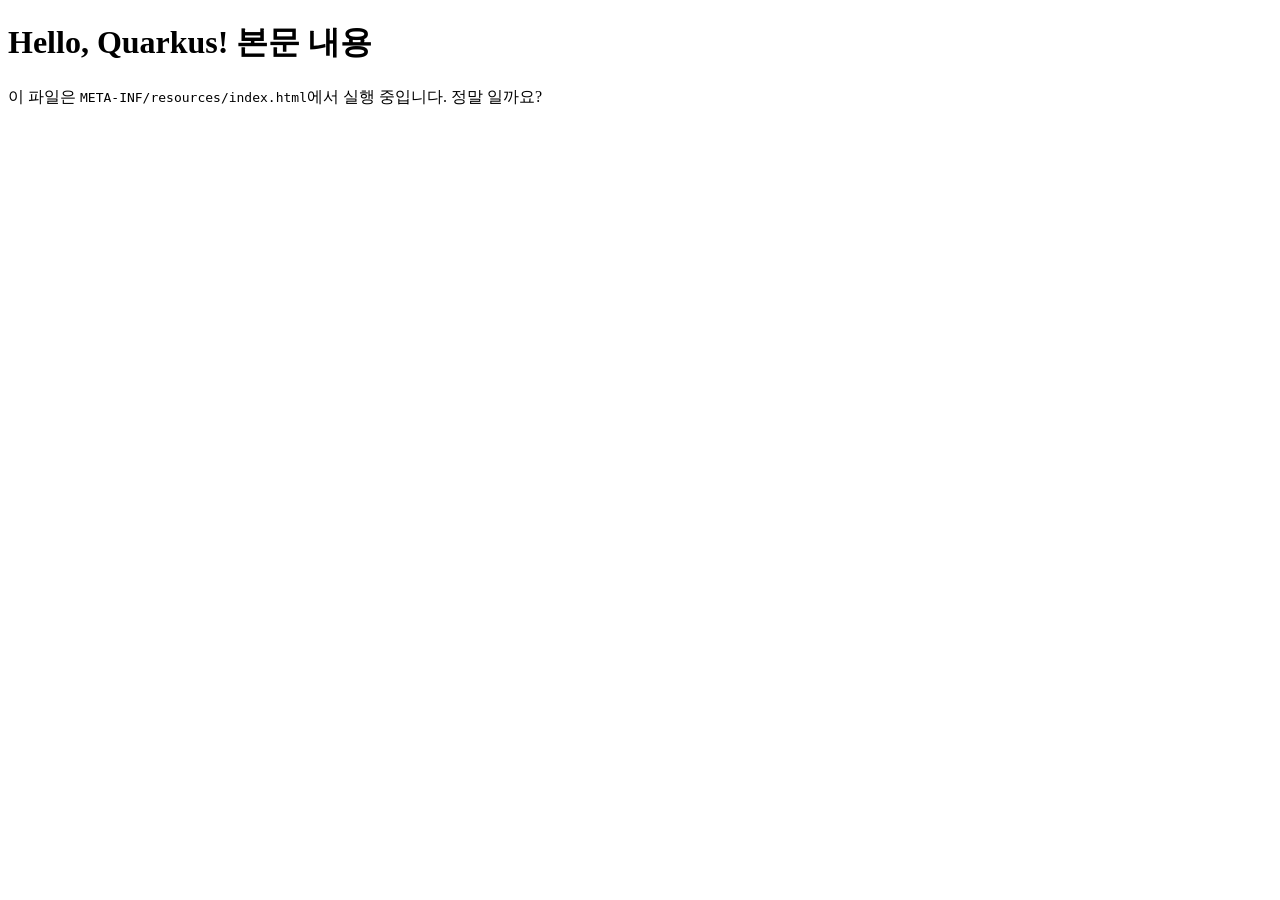
==== src/main/resources/META-INF/resources/index.html @ 8a016976 "2주차" ====
<!DOCTYPE html>
<html lang="ko">
  <head>
    <meta charset="UTF-8" />
    <meta name="viewport" content="width=device-width, initial-scale=1.0" />
    <title>Quarkus Hello World</title>
  </head>
  <body>
    <div class="container">
      <h1>Hello, Quarkus! 본문 내용</h1>
      <p>
        이 파일은 <code>META-INF/resources/index.html</code>에서 실행 중입니다.
        정말 일까요?
      </p>
    </div>
  </body>
</html>
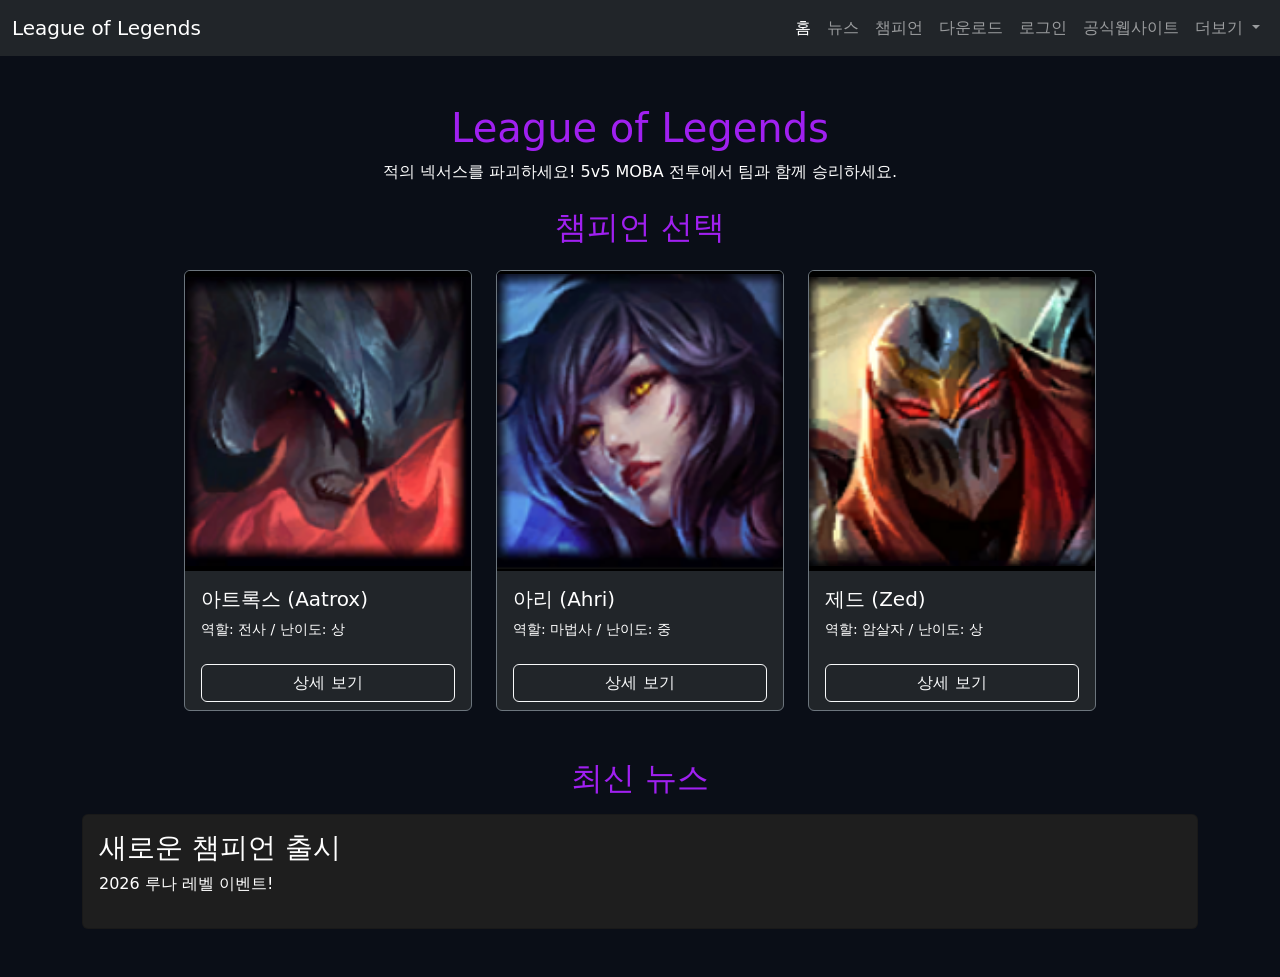
==== commit 6460e6cb: "4주차 수업 내용 업로드" ====
--- a/src/main/resources/META-INF/resources/index.html
+++ b/src/main/resources/META-INF/resources/index.html
@@ -3,15 +3,388 @@
   <head>
     <meta charset="UTF-8" />
     <meta name="viewport" content="width=device-width, initial-scale=1.0" />
-    <title>Quarkus Hello World</title>
+    <title>LOL 메인화면</title>
+
+    <!-- Bootstrap CSS -->
+    <link
+      href="https://cdn.jsdelivr.net/npm/bootstrap@5.3.0/dist/css/bootstrap.min.css"
+      rel="stylesheet"
+    />
+
+    <style>
+      body {
+        background-color: #0a0e17;
+        color: #fff;
+      }
+
+      .accent-purple {
+        color: #a020f0;
+      }
+
+      .card {
+        background-color: #1e1e1e;
+        color: white;
+        transition: transform 0.3s, box-shadow 0.3s;
+      }
+
+      .card:hover {
+        transform: scale(1.05);
+        box-shadow: 0 10px 20px rgba(160, 32, 240, 0.5);
+      }
+
+      .card-img-top {
+        height: 300px;
+        object-fit: contain;
+        background-color: #000;
+      }
+
+      .btn-primary {
+        background-color: #a020f0;
+        border: none;
+      }
+    </style>
   </head>
+
   <body>
-    <div class="container">
-      <h1>Hello, Quarkus! 본문 내용</h1>
-      <p>
-        이 파일은 <code>META-INF/resources/index.html</code>에서 실행 중입니다.
-        정말 일까요?
+    <!-- 네비바 -->
+    <nav class="navbar navbar-expand-lg navbar-dark bg-dark">
+      <div class="container-fluid">
+        <a class="navbar-brand" href="http://localhost:8080/">
+          League of Legends
+        </a>
+
+        <button
+          class="navbar-toggler"
+          type="button"
+          data-bs-toggle="collapse"
+          data-bs-target="#navbarNavDropdown"
+          aria-controls="navbarNavDropdown"
+          aria-expanded="false"
+          aria-label="Toggle navigation"
+        >
+          <span class="navbar-toggler-icon"></span>
+        </button>
+
+        <div class="collapse navbar-collapse" id="navbarNavDropdown">
+          <ul class="navbar-nav ms-auto">
+            <li class="nav-item">
+              <a class="nav-link active" href="http://localhost:8080/">홈</a>
+            </li>
+
+            <li class="nav-item">
+              <a class="nav-link" href="main_page_sub/news.html">뉴스</a>
+            </li>
+
+            <li class="nav-item">
+              <a class="nav-link" href="main_page_sub/champion.html">챔피언</a>
+            </li>
+
+            <li class="nav-item">
+              <a class="nav-link" href="main_page_sub/download.html"
+                >다운로드</a
+              >
+            </li>
+
+            <li class="nav-item">
+              <a class="nav-link" href="login/login.html">로그인</a>
+            </li>
+
+            <li class="nav-item">
+              <a
+                class="nav-link"
+                href="https://www.leagueoflegends.com/ko-kr/"
+                target="_blank"
+              >
+                공식웹사이트
+              </a>
+            </li>
+
+            <li class="nav-item dropdown">
+              <a
+                class="nav-link dropdown-toggle"
+                href="#"
+                role="button"
+                data-bs-toggle="dropdown"
+                aria-expanded="false"
+              >
+                더보기
+              </a>
+
+              <ul class="dropdown-menu dropdown-menu-dark">
+                <li>
+                  <a
+                    class="dropdown-item"
+                    href="https://www.leagueoflegends.com/ko-kr/champions/"
+                    target="_blank"
+                  >
+                    챔피언 목록
+                  </a>
+                </li>
+
+                <li>
+                  <a
+                    class="dropdown-item"
+                    href="https://www.leagueoflegends.com/ko-kr/news/"
+                    target="_blank"
+                  >
+                    롤 뉴스
+                  </a>
+                </li>
+
+                <li>
+                  <a
+                    class="dropdown-item"
+                    href="https://signup.kr.riotgames.com/ko"
+                    target="_blank"
+                  >
+                    회원가입
+                  </a>
+                </li>
+              </ul>
+            </li>
+          </ul>
+        </div>
+      </div>
+    </nav>
+
+    <!-- 메인 영역 -->
+    <div class="container my-5">
+      <h1 class="text-center accent-purple">League of Legends</h1>
+
+      <p class="text-center">
+        적의 넥서스를 파괴하세요! 5v5 MOBA 전투에서 팀과 함께 승리하세요.
       </p>
-    </div>
+
+      <h2 class="text-center accent-purple my-4">챔피언 선택</h2>
+
+      <!-- 챔피언 카드 영역 -->
+      <div class="row row-cols-auto g-4 justify-content-center">
+        <!-- Aatrox -->
+        <div class="col">
+          <div
+            class="card bg-dark text-white border-secondary h-100"
+            style="width: 18rem"
+          >
+            <img src="images/Aatrox.png" class="card-img-top" alt="아트록스" />
+
+            <div class="card-body">
+              <h5 class="card-title">아트록스 (Aatrox)</h5>
+              <p class="card-text small">역할: 전사 / 난이도: 상</p>
+            </div>
+
+            <div class="card-footer bg-transparent border-0">
+              <button
+                class="btn btn-outline-light w-100"
+                data-bs-toggle="modal"
+                data-bs-target="#modalAatrox"
+              >
+                상세 보기
+              </button>
+            </div>
+          </div>
+        </div>
+
+        <!-- Ahri -->
+        <div class="col">
+          <div
+            class="card bg-dark text-white border-secondary h-100"
+            style="width: 18rem"
+          >
+            <img src="images/Ahri.png" class="card-img-top" alt="아리" />
+
+            <div class="card-body">
+              <h5 class="card-title">아리 (Ahri)</h5>
+              <p class="card-text small">역할: 마법사 / 난이도: 중</p>
+            </div>
+
+            <div class="card-footer bg-transparent border-0">
+              <button
+                class="btn btn-outline-light w-100"
+                data-bs-toggle="modal"
+                data-bs-target="#modalAhri"
+              >
+                상세 보기
+              </button>
+            </div>
+          </div>
+        </div>
+
+        <!-- Zed -->
+        <div class="col">
+          <div
+            class="card bg-dark text-white border-secondary h-100"
+            style="width: 18rem"
+          >
+            <img src="images/Zed.png" class="card-img-top" alt="제드" />
+
+            <div class="card-body">
+              <h5 class="card-title">제드 (Zed)</h5>
+              <p class="card-text small">역할: 암살자 / 난이도: 상</p>
+            </div>
+
+            <div class="card-footer bg-transparent border-0">
+              <button
+                class="btn btn-outline-light w-100"
+                data-bs-toggle="modal"
+                data-bs-target="#modalZed"
+              >
+                상세 보기
+              </button>
+            </div>
+          </div>
+        </div>
+      </div>
+    </div>
+
+    <!-- 최신 뉴스 -->
+    <div class="container mt-5 mb-5">
+      <h2 class="text-center accent-purple">최신 뉴스</h2>
+
+      <div class="card mt-3">
+        <div class="card-body">
+          <h3>새로운 챔피언 출시</h3>
+          <p>2026 루나 레벨 이벤트!</p>
+        </div>
+      </div>
+    </div>
+
+    <!-- Aatrox 모달 -->
+    <div
+      class="modal fade"
+      id="modalAatrox"
+      tabindex="-1"
+      aria-labelledby="modalAatroxLabel"
+      aria-hidden="true"
+    >
+      <div
+        class="modal-dialog modal-xl modal-dialog-centered modal-dialog-scrollable"
+      >
+        <div class="modal-content bg-dark text-white border-secondary">
+          <div class="modal-header border-secondary">
+            <h5 class="modal-title" id="modalAatroxLabel">
+              아트록스 (Aatrox) 상세 정보
+            </h5>
+            <button
+              type="button"
+              class="btn-close btn-close-white"
+              data-bs-dismiss="modal"
+              aria-label="Close"
+            ></button>
+          </div>
+
+          <div class="modal-body p-0" style="height: 65vh; background: #0a0e17">
+            <iframe
+              src="modals/Aatrox.html"
+              frameborder="0"
+              style="width: 100%; height: 100%; border: none"
+              allowfullscreen
+            ></iframe>
+          </div>
+
+          <div class="modal-footer border-secondary">
+            <button
+              type="button"
+              class="btn btn-outline-light"
+              data-bs-dismiss="modal"
+            >
+              닫기
+            </button>
+          </div>
+        </div>
+      </div>
+    </div>
+
+    <!-- Ahri 모달 -->
+    <div
+      class="modal fade"
+      id="modalAhri"
+      tabindex="-1"
+      aria-labelledby="modalAhriLabel"
+      aria-hidden="true"
+    >
+      <div
+        class="modal-dialog modal-xl modal-dialog-centered modal-dialog-scrollable"
+      >
+        <div class="modal-content bg-dark text-white border-secondary">
+          <div class="modal-header border-secondary">
+            <h5 class="modal-title" id="modalAhriLabel">
+              아리 (Ahri) 상세 정보
+            </h5>
+            <button
+              type="button"
+              class="btn-close btn-close-white"
+              data-bs-dismiss="modal"
+              aria-label="Close"
+            ></button>
+          </div>
+
+          <div class="modal-body p-0" style="height: 65vh; background: #0a0e17">
+            <iframe
+              src="modals/Ahri.html"
+              frameborder="0"
+              style="width: 100%; height: 100%; border: none"
+              allowfullscreen
+            ></iframe>
+          </div>
+
+          <div class="modal-footer border-secondary">
+            <button
+              type="button"
+              class="btn btn-outline-light"
+              data-bs-dismiss="modal"
+            >
+              닫기
+            </button>
+          </div>
+        </div>
+      </div>
+    </div>
+
+    <!-- Zed 모달 -->
+    <div
+      class="modal fade"
+      id="modalZed"
+      tabindex="-1"
+      aria-labelledby="modalZedLabel"
+      aria-hidden="true"
+    >
+      <div
+        class="modal-dialog modal-xl modal-dialog-centered modal-dialog-scrollable"
+      >
+        <div class="modal-content bg-dark text-white border-secondary">
+          <div class="modal-header border-secondary">
+            <h5 class="modal-title" id="modalZedLabel">제드 (Zed) 상세 정보</h5>
+            <button
+              type="button"
+              class="btn-close btn-close-white"
+              data-bs-dismiss="modal"
+              aria-label="Close"
+            ></button>
+          </div>
+
+          <div class="modal-body p-0" style="height: 65vh; background: #0a0e17">
+            <iframe
+              src="modals/Zed.html"
+              frameborder="0"
+              style="width: 100%; height: 100%; border: none"
+              allowfullscreen
+            ></iframe>
+          </div>
+
+          <div class="modal-footer border-secondary">
+            <button
+              type="button"
+              class="btn btn-outline-light"
+              data-bs-dismiss="modal"
+            >
+              닫기
+            </button>
+          </div>
+        </div>
+      </div>
+    </div>
+
+    <!-- Bootstrap JS -->
+    <script src="https://cdn.jsdelivr.net/npm/bootstrap@5.3.0/dist/js/bootstrap.bundle.min.js"></script>
   </body>
 </html>
